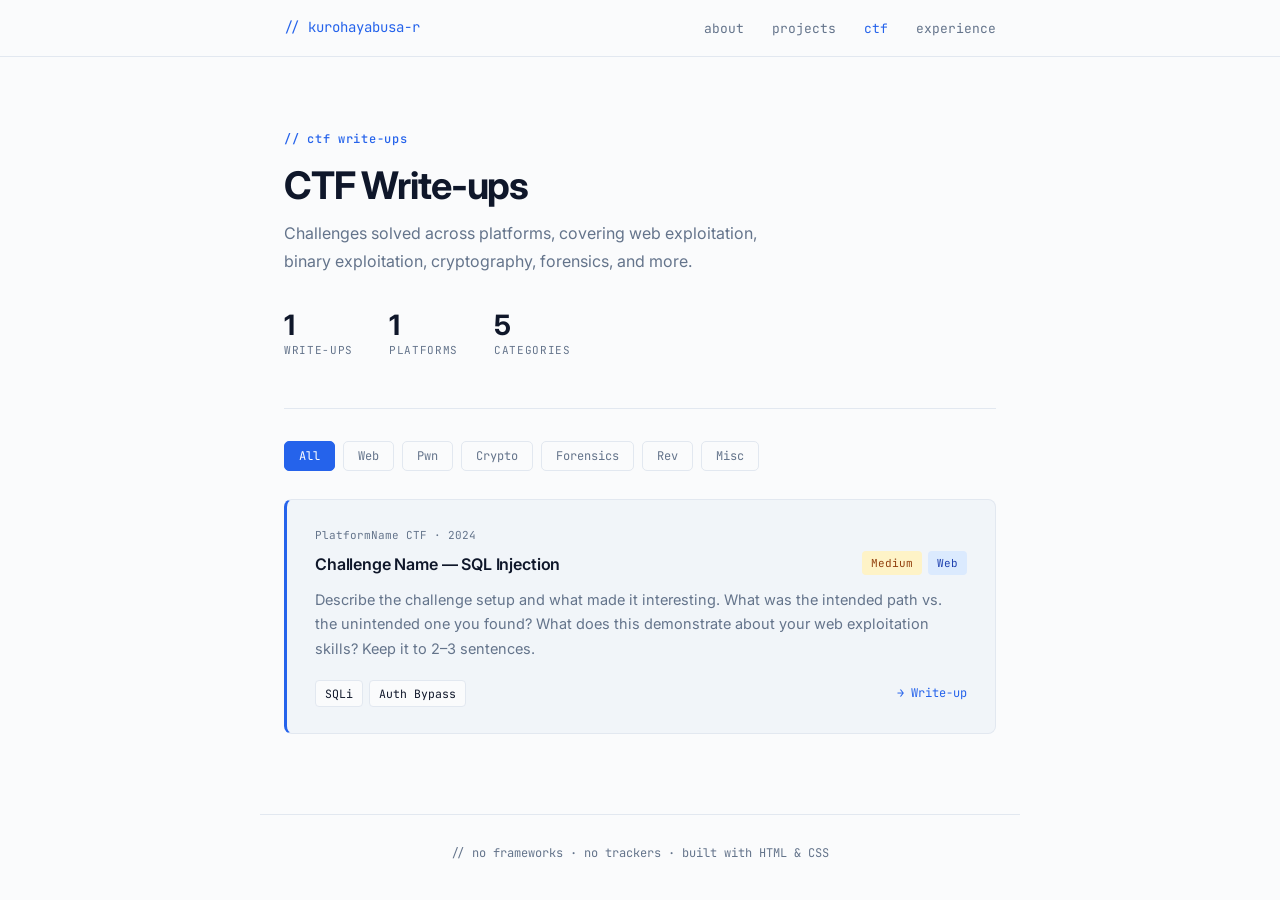
==== ctf.html @ 32d8fe0d "Added my portfolio page. Home, projects, and CTFs page" ====
<!DOCTYPE html>
<html lang="en">
<head>
  <meta charset="UTF-8">
  <meta name="viewport" content="width=device-width, initial-scale=1.0">
  <title>CTF Write-ups — Your Name</title>
  <link rel="preconnect" href="https://fonts.googleapis.com">
  <link rel="preconnect" href="https://fonts.gstatic.com" crossorigin>
  <link href="https://fonts.googleapis.com/css2?family=Inter:wght@400;500;600;700&family=JetBrains+Mono:wght@400;500&display=swap" rel="stylesheet">
  <style>
    /* ── Tokens ── */
    :root {
      --bg:           #FAFBFC;
      --bg-card:      #F1F5F9;
      --text:         #0F172A;
      --text-muted:   #64748B;
      --accent:       #2563EB;
      --accent-light: #DBEAFE;
      --border:       #E2E8F0;
      --mono:         'JetBrains Mono', monospace;
      --sans:         'Inter', sans-serif;
      --max-w:        760px;
    }

    *, *::before, *::after { box-sizing: border-box; margin: 0; padding: 0; }
    html { scroll-behavior: smooth; }
    body {
      font-family: var(--sans);
      background: var(--bg);
      color: var(--text);
      line-height: 1.7;
      -webkit-font-smoothing: antialiased;
    }

    /* ── Nav ── */
    nav {
      position: sticky;
      top: 0;
      z-index: 100;
      background: rgba(250, 251, 252, 0.88);
      backdrop-filter: blur(10px);
      -webkit-backdrop-filter: blur(10px);
      border-bottom: 1px solid var(--border);
    }
    .nav-inner {
      max-width: var(--max-w);
      margin: 0 auto;
      padding: 0 24px;
      height: 56px;
      display: flex;
      align-items: center;
      justify-content: space-between;
    }
    .nav-logo {
      font-family: var(--mono);
      font-size: 14px;
      color: var(--accent);
      text-decoration: none;
    }
    .nav-links { display: flex; gap: 28px; list-style: none; }
    .nav-links a {
      font-family: var(--mono);
      font-size: 13px;
      color: var(--text-muted);
      text-decoration: none;
      transition: color 0.15s;
    }
    .nav-links a:hover,
    .nav-links a.active { color: var(--accent); }

    /* ── Layout ── */
    main {
      max-width: var(--max-w);
      margin: 0 auto;
      padding: 0 24px;
    }

    /* ── Page hero ── */
    .page-hero {
      padding: 72px 0 48px;
      border-bottom: 1px solid var(--border);
    }
    .section-label {
      font-family: var(--mono);
      font-size: 12px;
      font-weight: 500;
      color: var(--accent);
      letter-spacing: 0.06em;
      margin-bottom: 16px;
    }
    .page-title {
      font-size: clamp(28px, 5vw, 38px);
      font-weight: 700;
      letter-spacing: -0.03em;
      line-height: 1.1;
      margin-bottom: 12px;
    }
    .page-desc {
      font-size: 16px;
      color: var(--text-muted);
      max-width: 480px;
      line-height: 1.75;
      margin-bottom: 36px;
    }

    /* ── Stats row ── */
    .stats-row {
      display: flex;
      gap: 36px;
      flex-wrap: wrap;
    }
    .stat {
      display: flex;
      flex-direction: column;
      gap: 2px;
    }
    .stat-num {
      font-size: 28px;
      font-weight: 700;
      letter-spacing: -0.03em;
      line-height: 1;
    }
    .stat-label {
      font-family: var(--mono);
      font-size: 11px;
      color: var(--text-muted);
      letter-spacing: 0.06em;
      text-transform: uppercase;
    }

    /* ── Filter bar ── */
    .filter-bar {
      display: flex;
      gap: 8px;
      flex-wrap: wrap;
      padding: 32px 0 28px;
    }
    .filter-btn {
      font-family: var(--mono);
      font-size: 12px;
      padding: 6px 14px;
      border-radius: 5px;
      border: 1px solid var(--border);
      background: transparent;
      color: var(--text-muted);
      cursor: pointer;
      transition: all 0.15s;
    }
    .filter-btn:hover { border-color: var(--accent); color: var(--accent); }
    .filter-btn.active {
      background: var(--accent);
      border-color: var(--accent);
      color: #fff;
    }

    /* ── Cards ── */
    .cards-grid { display: grid; gap: 14px; padding-bottom: 80px; }
    .card {
      background: var(--bg-card);
      border: 1px solid var(--border);
      border-left: 3px solid var(--accent);
      border-radius: 8px;
      padding: 26px 28px;
      transition: box-shadow 0.15s;
    }
    .card:hover { box-shadow: 0 4px 24px rgba(37, 99, 235, 0.08); }
    .card.hidden { display: none; }

    .card-eyebrow {
      font-family: var(--mono);
      font-size: 11px;
      color: var(--text-muted);
      margin-bottom: 6px;
    }
    .card-header {
      display: flex;
      align-items: flex-start;
      justify-content: space-between;
      gap: 16px;
      margin-bottom: 10px;
    }
    .card-name { font-size: 16px; font-weight: 600; letter-spacing: -0.01em; }
    .card-badges { display: flex; gap: 6px; flex-shrink: 0; }
    .badge {
      font-family: var(--mono);
      font-size: 11px;
      padding: 3px 9px;
      border-radius: 4px;
      white-space: nowrap;
    }
    /* Difficulty */
    .badge-easy   { background: #DCFCE7; color: #166534; }
    .badge-medium { background: #FEF3C7; color: #92400E; }
    .badge-hard   { background: #FEE2E2; color: #991B1B; }
    /* Category */
    .badge-web      { background: #DBEAFE; color: #1E40AF; }
    .badge-pwn      { background: #FEE2E2; color: #991B1B; }
    .badge-crypto   { background: #EDE9FE; color: #5B21B6; }
    .badge-forensics { background: #D1FAE5; color: #065F46; }
    .badge-rev      { background: #FEF3C7; color: #92400E; }
    .badge-misc     { background: #F1F5F9; color: #475569; }

    .card-desc {
      color: var(--text-muted);
      font-size: 14.5px;
      line-height: 1.7;
      margin-bottom: 18px;
    }
    .card-footer {
      display: flex;
      align-items: center;
      justify-content: space-between;
      flex-wrap: wrap;
      gap: 10px;
    }
    .tags { display: flex; flex-wrap: wrap; gap: 6px; }
    .tag {
      font-family: var(--mono);
      font-size: 11.5px;
      padding: 3px 9px;
      background: var(--bg);
      border: 1px solid var(--border);
      border-radius: 4px;
      color: var(--text);
    }
    .card-links { display: flex; gap: 16px; }
    .card-link {
      font-family: var(--mono);
      font-size: 12px;
      color: var(--accent);
      text-decoration: none;
    }
    .card-link:hover { text-decoration: underline; }

    /* ── Footer ── */
    footer {
      max-width: var(--max-w);
      margin: 0 auto;
      padding: 28px 24px;
      border-top: 1px solid var(--border);
      text-align: center;
    }
    .footer-text {
      font-family: var(--mono);
      font-size: 12px;
      color: var(--text-muted);
    }

    @media (max-width: 600px) { .nav-links { display: none; } }
    @media (prefers-reduced-motion: reduce) {
      * { transition: none !important; scroll-behavior: auto !important; }
    }
  </style>
</head>
<body>

  <nav>
    <div class="nav-inner">
      <a class="nav-logo" href="index.html">// kurohayabusa-r</a>
      <ul class="nav-links">
        <li><a href="index.html#about">about</a></li>
        <li><a href="projects.html">projects</a></li>
        <li><a href="ctf.html" class="active">ctf</a></li>
        <li><a href="index.html#experience">experience</a></li>
      </ul>
    </div>
  </nav>

  <main>

    <div class="page-hero">
      <p class="section-label">// ctf write-ups</p>
      <h1 class="page-title">CTF Write-ups</h1>
      <p class="page-desc">
        Challenges solved across platforms, covering web exploitation, binary exploitation,
        cryptography, forensics, and more.
      </p>
      <!-- Update these numbers to match your real stats -->
      <div class="stats-row">
        <div class="stat">
          <span class="stat-num">1</span>
          <span class="stat-label">Write-ups</span>
        </div>
        <div class="stat">
          <span class="stat-num">1</span>
          <span class="stat-label">Platforms</span>
        </div>
        <div class="stat">
          <span class="stat-num">5</span>
          <span class="stat-label">Categories</span>
        </div>
      </div>
    </div>

    <div class="filter-bar">
      <button class="filter-btn active" data-filter="all">All</button>
      <button class="filter-btn" data-filter="web">Web</button>
      <button class="filter-btn" data-filter="pwn">Pwn</button>
      <button class="filter-btn" data-filter="crypto">Crypto</button>
      <button class="filter-btn" data-filter="forensics">Forensics</button>
      <button class="filter-btn" data-filter="rev">Rev</button>
      <button class="filter-btn" data-filter="misc">Misc</button>
    </div>

    <div class="cards-grid" id="cards">

      <!-- ── WEB ── -->
      <div class="card" data-category="web">
        <p class="card-eyebrow">PlatformName CTF · 2024</p>
        <div class="card-header">
          <span class="card-name">Challenge Name — SQL Injection</span>
          <div class="card-badges">
            <span class="badge badge-medium">Medium</span>
            <span class="badge badge-web">Web</span>
          </div>
        </div>
        <p class="card-desc">
          Describe the challenge setup and what made it interesting. What was the intended path
          vs. the unintended one you found? What does this demonstrate about your web exploitation
          skills? Keep it to 2–3 sentences.
        </p>
        <div class="card-footer">
          <div class="tags">
            <span class="tag">SQLi</span>
            <span class="tag">Auth Bypass</span>
          </div>
          <div class="card-links">
            <a href="#" class="card-link">→ Write-up</a>
          </div>
        </div>
      </div>

      <!-- <div class="card" data-category="web">
        <p class="card-eyebrow">HackTheBox · 2024</p>
        <div class="card-header">
          <span class="card-name">Machine Name — SSRF to RCE</span>
          <div class="card-badges">
            <span class="badge badge-hard">Hard</span>
            <span class="badge badge-web">Web</span>
          </div>
        </div>
        <p class="card-desc">
          Walk through the key chain of vulnerabilities. What was the pivot that made this
          machine click? Mention the tools and techniques used.
        </p>
        <div class="card-footer">
          <div class="tags">
            <span class="tag">SSRF</span>
            <span class="tag">RCE</span>
            <span class="tag">Privilege Escalation</span>
          </div>
          <div class="card-links">
            <a href="#" class="card-link">→ Write-up</a>
          </div>
        </div>
      </div> -->

      <!-- ── PWN ── -->
      <!-- <div class="card" data-category="pwn">
        <p class="card-eyebrow">PicoCTF · 2023</p>
        <div class="card-header">
          <span class="card-name">Challenge Name — Buffer Overflow</span>
          <div class="card-badges">
            <span class="badge badge-medium">Medium</span>
            <span class="badge badge-pwn">Pwn</span>
          </div>
        </div>
        <p class="card-desc">
          Describe the binary's protections (NX, ASLR, stack canary) and your approach to
          bypassing them. What technique did you use — ret2libc, ROP chain, format string?
        </p>
        <div class="card-footer">
          <div class="tags">
            <span class="tag">ret2libc</span>
            <span class="tag">x86-64</span>
            <span class="tag">pwntools</span>
          </div>
          <div class="card-links">
            <a href="#" class="card-link">→ Write-up</a>
          </div>
        </div>
      </div> -->

      <!-- ── CRYPTO ── -->
      <!-- <div class="card" data-category="crypto">
        <p class="card-eyebrow">CryptoHack · 2024</p>
        <div class="card-header">
          <span class="card-name">Challenge Name — RSA Misconfiguration</span>
          <div class="card-badges">
            <span class="badge badge-easy">Easy</span>
            <span class="badge badge-crypto">Crypto</span>
          </div>
        </div>
        <p class="card-desc">
          What was the cryptographic weakness — small exponent, common modulus, padding oracle?
          Briefly explain the math and your exploit approach.
        </p>
        <div class="card-footer">
          <div class="tags">
            <span class="tag">RSA</span>
            <span class="tag">Python</span>
          </div>
          <div class="card-links">
            <a href="#" class="card-link">→ Write-up</a>
          </div>
        </div>
      </div> -->

      <!-- ── FORENSICS ── -->
      <!-- <div class="card" data-category="forensics">
        <p class="card-eyebrow">NahamCon CTF · 2023</p>
        <div class="card-header">
          <span class="card-name">Challenge Name — Memory Analysis</span>
          <div class="card-badges">
            <span class="badge badge-hard">Hard</span>
            <span class="badge badge-forensics">Forensics</span>
          </div>
        </div>
        <p class="card-desc">
          Describe the artifact type (PCAP, memory dump, disk image) and what you were hunting for.
          What tools did you use — Volatility, Autopsy, Wireshark? What was the key finding?
        </p>
        <div class="card-footer">
          <div class="tags">
            <span class="tag">Volatility</span>
            <span class="tag">Memory Forensics</span>
          </div>
          <div class="card-links">
            <a href="#" class="card-link">→ Write-up</a>
          </div>
        </div>
      </div> -->

      <!-- ── REV ── -->
      <!-- <div class="card" data-category="rev">
        <p class="card-eyebrow">HTB Business CTF · 2024</p>
        <div class="card-header">
          <span class="card-name">Challenge Name — Anti-Debug Bypass</span>
          <div class="card-badges">
            <span class="badge badge-medium">Medium</span>
            <span class="badge badge-rev">Rev</span>
          </div>
        </div>
        <p class="card-desc">
          Describe the binary and its obfuscation techniques. What anti-analysis tricks were
          used and how did you get around them? Ghidra, IDA, or dynamic analysis with x64dbg?
        </p>
        <div class="card-footer">
          <div class="tags">
            <span class="tag">Ghidra</span>
            <span class="tag">x64dbg</span>
            <span class="tag">Anti-Debug</span>
          </div>
          <div class="card-links">
            <a href="#" class="card-link">→ Write-up</a>
          </div>
        </div>
      </div> -->

    </div>
  </main>

  <footer>
    <p class="footer-text">// no frameworks · no trackers · built with HTML &amp; CSS</p>
  </footer>

  <script>
    const buttons = document.querySelectorAll('.filter-btn');
    const cards   = document.querySelectorAll('.card');

    buttons.forEach(btn => {
      btn.addEventListener('click', () => {
        const filter = btn.dataset.filter;

        buttons.forEach(b => b.classList.remove('active'));
        btn.classList.add('active');

        cards.forEach(card => {
          const match = filter === 'all' || card.dataset.category === filter;
          card.classList.toggle('hidden', !match);
        });
      });
    });
  </script>

</body>
</html>
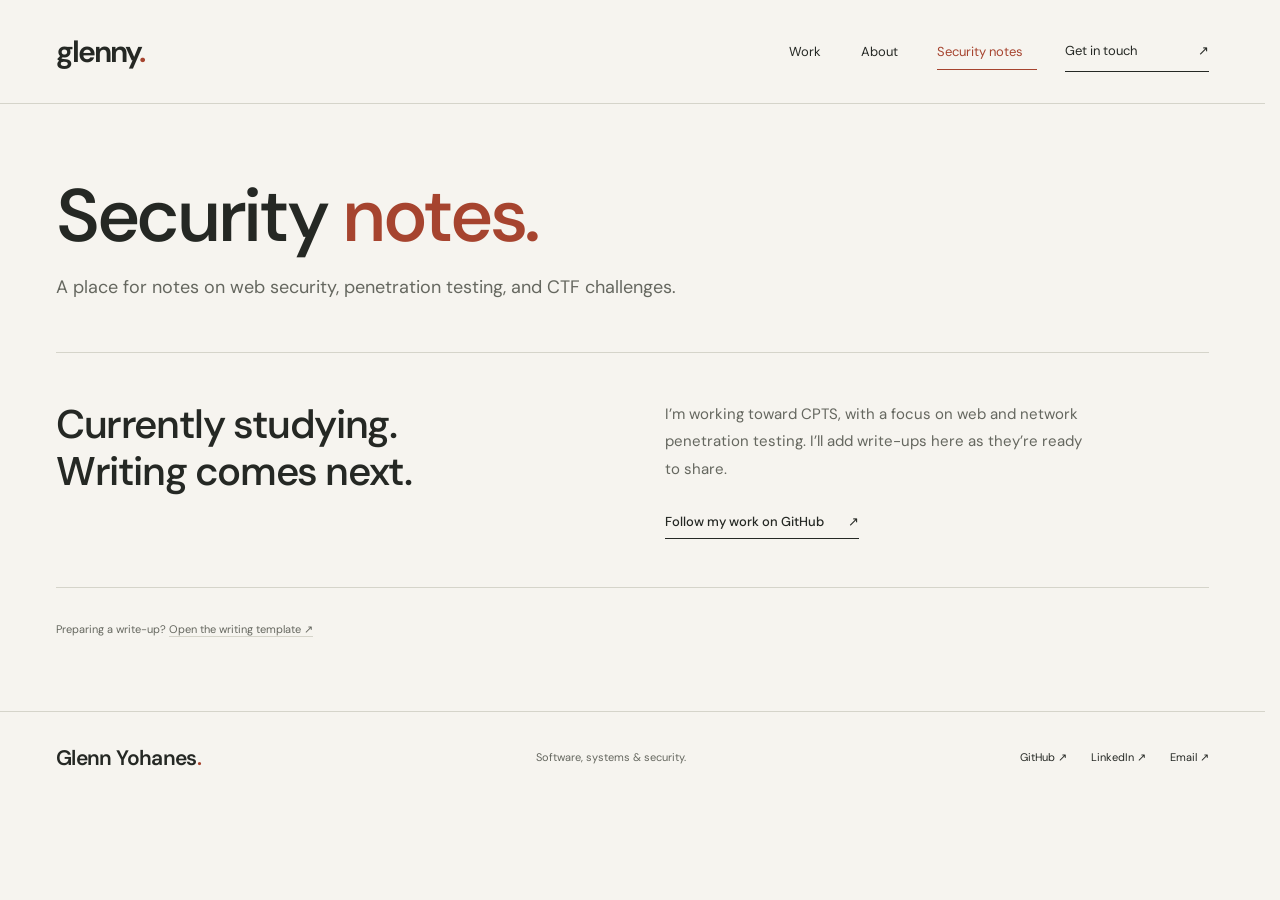
==== commit db486412: "Refine portfolio design and add project case studies" ====
--- a/ctf.html
+++ b/ctf.html
@@ -1,487 +1,10 @@
 <!DOCTYPE html>
-<html lang="en">
-<head>
-  <meta charset="UTF-8">
-  <meta name="viewport" content="width=device-width, initial-scale=1.0">
-  <title>CTF Write-ups — Your Name</title>
-  <link rel="preconnect" href="https://fonts.googleapis.com">
-  <link rel="preconnect" href="https://fonts.gstatic.com" crossorigin>
-  <link href="https://fonts.googleapis.com/css2?family=Inter:wght@400;500;600;700&family=JetBrains+Mono:wght@400;500&display=swap" rel="stylesheet">
-  <style>
-    /* ── Tokens ── */
-    :root {
-      --bg:           #FAFBFC;
-      --bg-card:      #F1F5F9;
-      --text:         #0F172A;
-      --text-muted:   #64748B;
-      --accent:       #2563EB;
-      --accent-light: #DBEAFE;
-      --border:       #E2E8F0;
-      --mono:         'JetBrains Mono', monospace;
-      --sans:         'Inter', sans-serif;
-      --max-w:        760px;
-    }
-
-    *, *::before, *::after { box-sizing: border-box; margin: 0; padding: 0; }
-    html { scroll-behavior: smooth; }
-    body {
-      font-family: var(--sans);
-      background: var(--bg);
-      color: var(--text);
-      line-height: 1.7;
-      -webkit-font-smoothing: antialiased;
-    }
-
-    /* ── Nav ── */
-    nav {
-      position: sticky;
-      top: 0;
-      z-index: 100;
-      background: rgba(250, 251, 252, 0.88);
-      backdrop-filter: blur(10px);
-      -webkit-backdrop-filter: blur(10px);
-      border-bottom: 1px solid var(--border);
-    }
-    .nav-inner {
-      max-width: var(--max-w);
-      margin: 0 auto;
-      padding: 0 24px;
-      height: 56px;
-      display: flex;
-      align-items: center;
-      justify-content: space-between;
-    }
-    .nav-logo {
-      font-family: var(--mono);
-      font-size: 14px;
-      color: var(--accent);
-      text-decoration: none;
-    }
-    .nav-links { display: flex; gap: 28px; list-style: none; }
-    .nav-links a {
-      font-family: var(--mono);
-      font-size: 13px;
-      color: var(--text-muted);
-      text-decoration: none;
-      transition: color 0.15s;
-    }
-    .nav-links a:hover,
-    .nav-links a.active { color: var(--accent); }
-
-    /* ── Layout ── */
-    main {
-      max-width: var(--max-w);
-      margin: 0 auto;
-      padding: 0 24px;
-    }
-
-    /* ── Page hero ── */
-    .page-hero {
-      padding: 72px 0 48px;
-      border-bottom: 1px solid var(--border);
-    }
-    .section-label {
-      font-family: var(--mono);
-      font-size: 12px;
-      font-weight: 500;
-      color: var(--accent);
-      letter-spacing: 0.06em;
-      margin-bottom: 16px;
-    }
-    .page-title {
-      font-size: clamp(28px, 5vw, 38px);
-      font-weight: 700;
-      letter-spacing: -0.03em;
-      line-height: 1.1;
-      margin-bottom: 12px;
-    }
-    .page-desc {
-      font-size: 16px;
-      color: var(--text-muted);
-      max-width: 480px;
-      line-height: 1.75;
-      margin-bottom: 36px;
-    }
-
-    /* ── Stats row ── */
-    .stats-row {
-      display: flex;
-      gap: 36px;
-      flex-wrap: wrap;
-    }
-    .stat {
-      display: flex;
-      flex-direction: column;
-      gap: 2px;
-    }
-    .stat-num {
-      font-size: 28px;
-      font-weight: 700;
-      letter-spacing: -0.03em;
-      line-height: 1;
-    }
-    .stat-label {
-      font-family: var(--mono);
-      font-size: 11px;
-      color: var(--text-muted);
-      letter-spacing: 0.06em;
-      text-transform: uppercase;
-    }
-
-    /* ── Filter bar ── */
-    .filter-bar {
-      display: flex;
-      gap: 8px;
-      flex-wrap: wrap;
-      padding: 32px 0 28px;
-    }
-    .filter-btn {
-      font-family: var(--mono);
-      font-size: 12px;
-      padding: 6px 14px;
-      border-radius: 5px;
-      border: 1px solid var(--border);
-      background: transparent;
-      color: var(--text-muted);
-      cursor: pointer;
-      transition: all 0.15s;
-    }
-    .filter-btn:hover { border-color: var(--accent); color: var(--accent); }
-    .filter-btn.active {
-      background: var(--accent);
-      border-color: var(--accent);
-      color: #fff;
-    }
-
-    /* ── Cards ── */
-    .cards-grid { display: grid; gap: 14px; padding-bottom: 80px; }
-    .card {
-      background: var(--bg-card);
-      border: 1px solid var(--border);
-      border-left: 3px solid var(--accent);
-      border-radius: 8px;
-      padding: 26px 28px;
-      transition: box-shadow 0.15s;
-    }
-    .card:hover { box-shadow: 0 4px 24px rgba(37, 99, 235, 0.08); }
-    .card.hidden { display: none; }
-
-    .card-eyebrow {
-      font-family: var(--mono);
-      font-size: 11px;
-      color: var(--text-muted);
-      margin-bottom: 6px;
-    }
-    .card-header {
-      display: flex;
-      align-items: flex-start;
-      justify-content: space-between;
-      gap: 16px;
-      margin-bottom: 10px;
-    }
-    .card-name { font-size: 16px; font-weight: 600; letter-spacing: -0.01em; }
-    .card-badges { display: flex; gap: 6px; flex-shrink: 0; }
-    .badge {
-      font-family: var(--mono);
-      font-size: 11px;
-      padding: 3px 9px;
-      border-radius: 4px;
-      white-space: nowrap;
-    }
-    /* Difficulty */
-    .badge-easy   { background: #DCFCE7; color: #166534; }
-    .badge-medium { background: #FEF3C7; color: #92400E; }
-    .badge-hard   { background: #FEE2E2; color: #991B1B; }
-    /* Category */
-    .badge-web      { background: #DBEAFE; color: #1E40AF; }
-    .badge-pwn      { background: #FEE2E2; color: #991B1B; }
-    .badge-crypto   { background: #EDE9FE; color: #5B21B6; }
-    .badge-forensics { background: #D1FAE5; color: #065F46; }
-    .badge-rev      { background: #FEF3C7; color: #92400E; }
-    .badge-misc     { background: #F1F5F9; color: #475569; }
-
-    .card-desc {
-      color: var(--text-muted);
-      font-size: 14.5px;
-      line-height: 1.7;
-      margin-bottom: 18px;
-    }
-    .card-footer {
-      display: flex;
-      align-items: center;
-      justify-content: space-between;
-      flex-wrap: wrap;
-      gap: 10px;
-    }
-    .tags { display: flex; flex-wrap: wrap; gap: 6px; }
-    .tag {
-      font-family: var(--mono);
-      font-size: 11.5px;
-      padding: 3px 9px;
-      background: var(--bg);
-      border: 1px solid var(--border);
-      border-radius: 4px;
-      color: var(--text);
-    }
-    .card-links { display: flex; gap: 16px; }
-    .card-link {
-      font-family: var(--mono);
-      font-size: 12px;
-      color: var(--accent);
-      text-decoration: none;
-    }
-    .card-link:hover { text-decoration: underline; }
-
-    /* ── Footer ── */
-    footer {
-      max-width: var(--max-w);
-      margin: 0 auto;
-      padding: 28px 24px;
-      border-top: 1px solid var(--border);
-      text-align: center;
-    }
-    .footer-text {
-      font-family: var(--mono);
-      font-size: 12px;
-      color: var(--text-muted);
-    }
-
-    @media (max-width: 600px) { .nav-links { display: none; } }
-    @media (prefers-reduced-motion: reduce) {
-      * { transition: none !important; scroll-behavior: auto !important; }
-    }
-  </style>
-</head>
-<body>
-
-  <nav>
-    <div class="nav-inner">
-      <a class="nav-logo" href="index.html">// kurohayabusa-r</a>
-      <ul class="nav-links">
-        <li><a href="index.html#about">about</a></li>
-        <li><a href="projects.html">projects</a></li>
-        <li><a href="ctf.html" class="active">ctf</a></li>
-        <li><a href="index.html#experience">experience</a></li>
-      </ul>
-    </div>
-  </nav>
-
-  <main>
-
-    <div class="page-hero">
-      <p class="section-label">// ctf write-ups</p>
-      <h1 class="page-title">CTF Write-ups</h1>
-      <p class="page-desc">
-        Challenges solved across platforms, covering web exploitation, binary exploitation,
-        cryptography, forensics, and more.
-      </p>
-      <!-- Update these numbers to match your real stats -->
-      <div class="stats-row">
-        <div class="stat">
-          <span class="stat-num">1</span>
-          <span class="stat-label">Write-ups</span>
-        </div>
-        <div class="stat">
-          <span class="stat-num">1</span>
-          <span class="stat-label">Platforms</span>
-        </div>
-        <div class="stat">
-          <span class="stat-num">5</span>
-          <span class="stat-label">Categories</span>
-        </div>
-      </div>
-    </div>
-
-    <div class="filter-bar">
-      <button class="filter-btn active" data-filter="all">All</button>
-      <button class="filter-btn" data-filter="web">Web</button>
-      <button class="filter-btn" data-filter="pwn">Pwn</button>
-      <button class="filter-btn" data-filter="crypto">Crypto</button>
-      <button class="filter-btn" data-filter="forensics">Forensics</button>
-      <button class="filter-btn" data-filter="rev">Rev</button>
-      <button class="filter-btn" data-filter="misc">Misc</button>
-    </div>
-
-    <div class="cards-grid" id="cards">
-
-      <!-- ── WEB ── -->
-      <div class="card" data-category="web">
-        <p class="card-eyebrow">PlatformName CTF · 2024</p>
-        <div class="card-header">
-          <span class="card-name">Challenge Name — SQL Injection</span>
-          <div class="card-badges">
-            <span class="badge badge-medium">Medium</span>
-            <span class="badge badge-web">Web</span>
-          </div>
-        </div>
-        <p class="card-desc">
-          Describe the challenge setup and what made it interesting. What was the intended path
-          vs. the unintended one you found? What does this demonstrate about your web exploitation
-          skills? Keep it to 2–3 sentences.
-        </p>
-        <div class="card-footer">
-          <div class="tags">
-            <span class="tag">SQLi</span>
-            <span class="tag">Auth Bypass</span>
-          </div>
-          <div class="card-links">
-            <a href="#" class="card-link">→ Write-up</a>
-          </div>
-        </div>
-      </div>
-
-      <!-- <div class="card" data-category="web">
-        <p class="card-eyebrow">HackTheBox · 2024</p>
-        <div class="card-header">
-          <span class="card-name">Machine Name — SSRF to RCE</span>
-          <div class="card-badges">
-            <span class="badge badge-hard">Hard</span>
-            <span class="badge badge-web">Web</span>
-          </div>
-        </div>
-        <p class="card-desc">
-          Walk through the key chain of vulnerabilities. What was the pivot that made this
-          machine click? Mention the tools and techniques used.
-        </p>
-        <div class="card-footer">
-          <div class="tags">
-            <span class="tag">SSRF</span>
-            <span class="tag">RCE</span>
-            <span class="tag">Privilege Escalation</span>
-          </div>
-          <div class="card-links">
-            <a href="#" class="card-link">→ Write-up</a>
-          </div>
-        </div>
-      </div> -->
-
-      <!-- ── PWN ── -->
-      <!-- <div class="card" data-category="pwn">
-        <p class="card-eyebrow">PicoCTF · 2023</p>
-        <div class="card-header">
-          <span class="card-name">Challenge Name — Buffer Overflow</span>
-          <div class="card-badges">
-            <span class="badge badge-medium">Medium</span>
-            <span class="badge badge-pwn">Pwn</span>
-          </div>
-        </div>
-        <p class="card-desc">
-          Describe the binary's protections (NX, ASLR, stack canary) and your approach to
-          bypassing them. What technique did you use — ret2libc, ROP chain, format string?
-        </p>
-        <div class="card-footer">
-          <div class="tags">
-            <span class="tag">ret2libc</span>
-            <span class="tag">x86-64</span>
-            <span class="tag">pwntools</span>
-          </div>
-          <div class="card-links">
-            <a href="#" class="card-link">→ Write-up</a>
-          </div>
-        </div>
-      </div> -->
-
-      <!-- ── CRYPTO ── -->
-      <!-- <div class="card" data-category="crypto">
-        <p class="card-eyebrow">CryptoHack · 2024</p>
-        <div class="card-header">
-          <span class="card-name">Challenge Name — RSA Misconfiguration</span>
-          <div class="card-badges">
-            <span class="badge badge-easy">Easy</span>
-            <span class="badge badge-crypto">Crypto</span>
-          </div>
-        </div>
-        <p class="card-desc">
-          What was the cryptographic weakness — small exponent, common modulus, padding oracle?
-          Briefly explain the math and your exploit approach.
-        </p>
-        <div class="card-footer">
-          <div class="tags">
-            <span class="tag">RSA</span>
-            <span class="tag">Python</span>
-          </div>
-          <div class="card-links">
-            <a href="#" class="card-link">→ Write-up</a>
-          </div>
-        </div>
-      </div> -->
-
-      <!-- ── FORENSICS ── -->
-      <!-- <div class="card" data-category="forensics">
-        <p class="card-eyebrow">NahamCon CTF · 2023</p>
-        <div class="card-header">
-          <span class="card-name">Challenge Name — Memory Analysis</span>
-          <div class="card-badges">
-            <span class="badge badge-hard">Hard</span>
-            <span class="badge badge-forensics">Forensics</span>
-          </div>
-        </div>
-        <p class="card-desc">
-          Describe the artifact type (PCAP, memory dump, disk image) and what you were hunting for.
-          What tools did you use — Volatility, Autopsy, Wireshark? What was the key finding?
-        </p>
-        <div class="card-footer">
-          <div class="tags">
-            <span class="tag">Volatility</span>
-            <span class="tag">Memory Forensics</span>
-          </div>
-          <div class="card-links">
-            <a href="#" class="card-link">→ Write-up</a>
-          </div>
-        </div>
-      </div> -->
-
-      <!-- ── REV ── -->
-      <!-- <div class="card" data-category="rev">
-        <p class="card-eyebrow">HTB Business CTF · 2024</p>
-        <div class="card-header">
-          <span class="card-name">Challenge Name — Anti-Debug Bypass</span>
-          <div class="card-badges">
-            <span class="badge badge-medium">Medium</span>
-            <span class="badge badge-rev">Rev</span>
-          </div>
-        </div>
-        <p class="card-desc">
-          Describe the binary and its obfuscation techniques. What anti-analysis tricks were
-          used and how did you get around them? Ghidra, IDA, or dynamic analysis with x64dbg?
-        </p>
-        <div class="card-footer">
-          <div class="tags">
-            <span class="tag">Ghidra</span>
-            <span class="tag">x64dbg</span>
-            <span class="tag">Anti-Debug</span>
-          </div>
-          <div class="card-links">
-            <a href="#" class="card-link">→ Write-up</a>
-          </div>
-        </div>
-      </div> -->
-
-    </div>
-  </main>
-
-  <footer>
-    <p class="footer-text">// no frameworks · no trackers · built with HTML &amp; CSS</p>
-  </footer>
-
-  <script>
-    const buttons = document.querySelectorAll('.filter-btn');
-    const cards   = document.querySelectorAll('.card');
-
-    buttons.forEach(btn => {
-      btn.addEventListener('click', () => {
-        const filter = btn.dataset.filter;
-
-        buttons.forEach(b => b.classList.remove('active'));
-        btn.classList.add('active');
-
-        cards.forEach(card => {
-          const match = filter === 'all' || card.dataset.category === filter;
-          card.classList.toggle('hidden', !match);
-        });
-      });
-    });
-  </script>
-
-</body>
-</html>
+<html lang="en"><head><script>
+(() => {
+  if (matchMedia('(prefers-reduced-motion: reduce)').matches || typeof Element.prototype.animate !== 'function') return;
+  document.documentElement.classList.add('page-preparing');
+  document.addEventListener('DOMContentLoaded', () => {
+    setTimeout(() => document.documentElement.classList.remove('page-preparing'), 2200);
+  }, {once: true});
+})();
+</script><meta charset="UTF-8"><meta name="viewport" content="width=device-width, initial-scale=1.0"><title>Security Notes — Glenn Yohanes</title><meta name="description" content="Security notes and future CTF write-ups by Glenn Yohanes."><meta name="theme-color" content="#F6F4EF"><link rel="icon" href="assets/favicon.svg" type="image/svg+xml"><link rel="preload" href="assets/fonts/dm-sans-latin.woff2" as="font" type="font/woff2" crossorigin><link rel="preload" href="assets/fonts/jetbrains-mono-latin.woff2" as="font" type="font/woff2" crossorigin><link rel="stylesheet" href="portfolio.css"><script src="portfolio.js" defer></script></head><body class="entry-page"><a class="skip-link" href="#main-content">Skip to content</a><nav aria-label="Main navigation"><div class="nav-inner"><a class="nav-logo" href="index.html" aria-label="Glenn Yohanes, home">glenny<span class="logo-dot">.</span></a><ul class="nav-links"><li><a href="projects.html">Work</a></li><li><a href="index.html#about">About</a></li><li><a href="ctf.html" class="active" aria-current="page">Security notes</a></li><li><a href="mailto:glennyohanes17@gmail.com" class="nav-contact">Get in touch <span class="link-arrow" aria-hidden="true">↗</span></a></li></ul></div></nav><main id="main-content"><header class="page-hero"><h1 class="page-title">Security <em>notes.</em></h1><p class="page-desc">A place for notes on web security, penetration testing, and CTF challenges.</p></header><section class="notes-empty" aria-labelledby="notes-status"><h2 id="notes-status">Currently studying.<br>Writing comes next.</h2><div><p>I’m working toward CPTS, with a focus on web and network penetration testing. I’ll add write-ups here as they’re ready to share.</p><a class="text-link" href="https://github.com/kurohayabusa-r">Follow my work on GitHub <span class="link-arrow" aria-hidden="true">↗</span></a></div></section><p class="template-reference">Preparing a write-up? <a href="ctf-writeup-template.html">Open the writing template <span class="link-arrow" aria-hidden="true">↗</span></a></p></main><footer class="site-footer"><a href="index.html" class="footer-signature">Glenn Yohanes<span>.</span></a><p>Software, systems &amp; security.</p><div><a href="https://github.com/kurohayabusa-r" target="_blank" rel="noopener">GitHub <span class="link-arrow" aria-hidden="true">↗</span></a><a href="https://linkedin.com/in/glenn-yohanes-b63a931b7/" target="_blank" rel="noopener">LinkedIn <span class="link-arrow" aria-hidden="true">↗</span></a><a href="mailto:glennyohanes17@gmail.com">Email <span class="link-arrow" aria-hidden="true">↗</span></a></div></footer></body></html>
--- a/portfolio.css
+++ b/portfolio.css
@@ -0,0 +1,273 @@
+/* Local fonts avoid a late Google Fonts swap during refresh. */
+@font-face{font-family:'DM Sans';font-style:normal;font-weight:400 700;font-display:block;src:url('assets/fonts/dm-sans-latin.woff2') format('woff2')}
+@font-face{font-family:'JetBrains Mono';font-style:normal;font-weight:400 500;font-display:block;src:url('assets/fonts/jetbrains-mono-latin.woff2') format('woff2')}
+/* Glenn Yohanes — a quiet editorial system, shared across the portfolio. */
+:root{--bg:#f6f4ef;--bg-card:#eeece5;--text:#252824;--text-muted:#65675f;--accent:#a6442f;--accent-light:#eee3d9;--border:#d5d4ca;--sans:'DM Sans',Arial,sans-serif;--serif:'Instrument Serif',Georgia,serif;--display:var(--sans);--mono:'JetBrains Mono',monospace;--max-w:1280px}
+*,*::before,*::after{box-sizing:border-box;margin:0;padding:0}html{scroll-behavior:smooth}body{background:var(--bg);color:var(--text);font-family:var(--sans);font-size:16px;line-height:1.65;-webkit-font-smoothing:antialiased}a{color:inherit;text-decoration:none}button{font:inherit}::selection{background:#d9dbcc;color:#252824}a:focus-visible,button:focus-visible{outline:2px solid var(--accent);outline-offset:6px}a,button{touch-action:manipulation}section[id],article[id]{scroll-margin-top:100px}main{max-width:var(--max-w);padding:0 56px;margin:auto}em{font-family:var(--display);font-weight:inherit;font-style:normal}.skip-link{position:fixed;top:-80px;left:20px;background:var(--text);color:var(--bg);padding:12px 20px;z-index:300}.skip-link:focus{top:12px}
+nav{position:relative;z-index:100;background:var(--bg);border:0;backdrop-filter:none}.nav-inner{max-width:var(--max-w);height:104px;padding:0 56px;margin:auto;display:flex;align-items:center;justify-content:space-between;border-bottom:1px solid var(--border)}.nav-logo{font-family:var(--sans);font-size:30px;font-weight:650;letter-spacing:-2px;color:var(--text)}.logo-dot{color:var(--accent)}.nav-links{display:flex;list-style:none;gap:34px;align-items:center}.nav-links a{font-family:var(--sans);font-size:13px;color:var(--text);transition:color .2s}.nav-links a:hover,.nav-links a.active{color:var(--accent)}.nav-links .nav-contact{border-bottom:1px solid currentColor;padding-bottom:6px;margin-left:30px}.nav-contact span{margin-left:15px}
+.eyebrow,.section-label,.work-number,.hero-edition,.small-note{font:10px/1.5 var(--mono);letter-spacing:.055em}.eyebrow{color:var(--text-muted)}.section-label{color:var(--text);margin:0}.section-label>span{color:var(--accent);margin-right:22px}.hero{padding:38px 0 70px;border-bottom:1px solid var(--border)}.hero-topline{display:flex;justify-content:space-between;gap:24px;align-items:center}.hero-edition{color:var(--text-muted)}.hero-name{font:600 clamp(90px,12vw,160px)/.96 var(--display);letter-spacing:-.047em;padding:62px 0 50px;max-width:100%;}.surname{display:block;padding-left:19.5%}.name-period{color:var(--accent)}.hero-bottom{display:grid;grid-template-columns:1fr 1fr;gap:80px;align-items:end}.hero-note{font-size:13px;line-height:1.7;color:var(--text-muted)}.hero-intro{max-width:470px}.hero-intro>p{font-size:17px;line-height:1.75;margin-bottom:24px}.text-link{display:inline-flex;gap:30px;align-items:center;border-bottom:1px solid var(--text);padding-bottom:6px;font-size:13px;font-weight:500;transition:color .2s,border-color .2s}.text-link:hover{color:var(--accent);border-color:var(--accent)}.quiet-link{font-size:12px;color:var(--text-muted)}.quiet-link span{margin-left:20px}.quiet-link:hover{color:var(--accent)}
+.work-section,.about-section,.experience-section{padding:64px 0 80px;border-bottom:1px solid var(--border)}.section-heading{display:flex;align-items:center;justify-content:space-between;gap:24px;margin-bottom:36px}.project-cover{display:block;overflow:visible}.work-details{display:grid;grid-template-columns:1fr 1fr;gap:80px;padding:32px 0 44px}.work-number{color:var(--text-muted);margin-bottom:12px}.work-details h2{font:400 48px/1.1 var(--display);letter-spacing:-.025em}.work-details h2 a{display:flex;gap:26px;align-items:center}.work-details h2 span{font:24px var(--sans);color:var(--accent)}.work-details p:not(.work-number):not(.work-stack){font-size:15px;line-height:1.8;color:var(--text-muted)}.work-stack{font:10px/1.8 var(--mono);color:var(--text-muted);margin:18px 0}.secondary-work{display:grid;grid-template-columns:1.1fr 1.2fr 1.5fr .6fr;gap:24px;align-items:start;border-top:1px solid var(--border);padding:30px 0 0}.secondary-work .work-number{font-size:9px;line-height:1.7}.secondary-work h3{font-weight:500;font-size:18px;line-height:1.4;letter-spacing:-.02em}.secondary-work h3 span{color:var(--accent);font-size:15px}.secondary-work>p{font-size:13px;color:var(--text-muted)}.secondary-work>.work-stack{margin:0;text-align:right}
+.about-section>.section-label{margin-bottom:42px}.about-grid{display:grid;grid-template-columns:1fr 1fr;gap:80px}.about-grid h2{font:400 clamp(35px,4.2vw,55px)/1.12 var(--display);letter-spacing:-.02em}.about-grid h2 em{color:var(--accent)}.about-copy p{font-size:15px;color:var(--text-muted);line-height:1.85;margin-bottom:18px}.about-copy .text-link{margin-top:8px}.practice-list{margin-top:48px;margin-left:calc(50% + 40px)}.practice-list>div{display:grid;grid-template-columns:140px 1fr;gap:20px;border-top:1px solid var(--border);padding:16px 0}.practice-list dt{font-size:12px;font-weight:500}.practice-list dd{font-size:12px;color:var(--text-muted);line-height:1.8}.small-note{color:var(--text-muted);font-size:10px}.exp-item{display:grid;grid-template-columns:1fr 1fr;gap:80px;padding:28px 0;border-bottom:1px solid var(--border)}.exp-item:last-child{border-bottom:0;padding-bottom:0}.exp-date{font:11px var(--mono);color:var(--text-muted);padding-top:5px}.exp-role{font-size:19px;font-weight:500;letter-spacing:-.02em;margin-bottom:3px}.exp-company{font-size:13px;color:var(--accent);margin-bottom:16px}.exp-desc{list-style:none}.exp-desc li{font-size:13px;color:var(--text-muted);padding-left:14px;position:relative;line-height:1.85;margin-bottom:5px}.exp-desc li::before{content:'–';position:absolute;left:0;color:#909284}.contact-section{padding:64px 0 78px}.contact-section h2{font:400 clamp(65px,10vw,128px)/.95 var(--display);letter-spacing:-.035em;margin:40px 0}.contact-section h2 em{color:var(--accent)}.contact-bottom{display:flex;align-items:end;justify-content:space-between;gap:30px}.contact-email{font-size:clamp(15px,2.1vw,25px);letter-spacing:-.02em;border-bottom:1px solid var(--text);padding-bottom:6px}.contact-email span{margin-left:24px;color:var(--accent)}.contact-bottom p{font-size:12px;color:var(--text-muted)}.site-footer{max-width:var(--max-w);margin:auto;padding:28px 56px 36px;border-top:1px solid var(--border);display:flex;justify-content:space-between;align-items:center;gap:24px;text-align:left}.footer-signature{font:26px var(--display);letter-spacing:-.03em}.footer-signature span{color:var(--accent)}.site-footer>p{font-size:11px;color:var(--text-muted)}.site-footer>div{display:flex;gap:24px;font-size:11px}.site-footer a:hover{color:var(--accent)}
+/* Index and project detail pages */
+.page-hero,.case-hero{padding:64px 0 48px;border-bottom:1px solid var(--border)}.page-title,.case-hero h1{font:400 clamp(64px,9vw,112px)/1 var(--display);letter-spacing:-.045em;margin:30px 0 22px}.page-title em{color:var(--accent)}.page-desc,.case-intro{max-width:640px;font-size:18px;color:var(--text-muted);line-height:1.75}.catalog-toolbar{display:flex;justify-content:space-between;align-items:center;gap:20px;padding:28px 0}.filter-bar{display:flex;flex-wrap:wrap;gap:24px;padding:0}.filter-btn{font:12px var(--sans);border:0;border-radius:0;padding:7px 0;background:none;color:var(--text-muted);cursor:pointer;border-bottom:1px solid transparent;transition:color .2s}.filter-btn.active{color:var(--accent);border-bottom-color:var(--accent);background:none}.filter-btn:hover{color:var(--accent)}.filter-summary{font:10px var(--mono);color:var(--text-muted);margin:0}.cards-grid{display:grid;gap:0;padding-bottom:80px}.card{border:0;border-bottom:1px solid var(--border);border-radius:0;padding:36px 0;background:none;box-shadow:none}.card:hover{box-shadow:none}.card.hidden{display:none}.catalog-featured{display:grid;grid-template-columns:1.1fr 1fr;gap:48px;padding:12px 0 40px}.catalog-cover{min-width:0;display:block}.catalog-copy{align-self:center}.card-name{font:400 42px/1.15 var(--display);letter-spacing:-.025em;margin-bottom:18px}.card-name span{font:22px var(--sans);color:var(--accent)}.card-desc{font-size:15px;color:var(--text-muted);line-height:1.8;margin-bottom:18px}.catalog-secondary{display:grid;grid-template-columns:1.1fr 1fr;gap:48px;padding:40px 0}.catalog-secondary .card-name{font-size:34px}.back-link{display:inline-block;font-size:12px;color:var(--text-muted);margin-bottom:35px}.back-link:hover{color:var(--accent)}.case-hero{border-bottom:0}.case-meta{display:grid;grid-template-columns:repeat(3,1fr);gap:30px;border-block:1px solid var(--border);padding:24px 0;margin-top:36px}.case-meta dt{font:10px var(--mono);text-transform:uppercase;letter-spacing:.05em;color:var(--text-muted);margin-bottom:8px}.case-meta dd{font-size:13px;line-height:1.7}.case-cover{margin:0 0 20px}.case-cover figcaption{font:10px/1.7 var(--mono);color:var(--text-muted);margin-top:12px}.case-section{display:grid;grid-template-columns:1fr 2fr;gap:70px;padding:48px 0;border-bottom:1px solid var(--border)}.case-section h2{font:400 32px/1.2 var(--display);letter-spacing:-.02em}.case-section h3{font-size:15px;font-weight:550;margin:24px 0 10px}.case-section h3:first-child{margin-top:0}.case-section p{font-size:15px;color:var(--text-muted);line-height:1.85;margin-bottom:16px}.case-section p:last-child{margin-bottom:0}.case-features{display:grid;grid-template-columns:1fr 1fr;gap:32px}.case-boundary{border-left:2px solid #8e9878;padding-left:18px;margin-top:24px}.case-end{display:flex;gap:30px;align-items:center;padding:40px 0 70px}.btn{display:inline-flex;align-items:center;gap:20px;padding:12px 0;border:0;border-bottom:1px solid var(--text);border-radius:0;font-size:13px;font-weight:500;background:none;color:var(--text)}.btn:hover{color:var(--accent);border-color:var(--accent)}.btn-primary{color:var(--accent);border-color:var(--accent)}
+/* Retain the existing writing layout and code examples. */
+.notes-page .page-title{font-size:clamp(56px,8vw,96px)}.notes-page .section-label{margin-bottom:22px;color:var(--text-muted)}.notes-page .filter-bar{padding:26px 0}.notes-page .card-name{font-family:var(--sans);font-size:23px;font-weight:500}.notes-page .card-header{display:flex;justify-content:space-between;gap:20px}.notes-page .card-footer{display:flex;flex-wrap:wrap;justify-content:space-between;gap:20px;margin-top:20px}.notes-page .tag{border:0;background:none;padding:0;margin-right:12px;font:10px var(--mono);color:var(--text-muted)}.notes-page .badge{font:10px var(--mono);border-radius:0;background:var(--accent-light);color:var(--accent);padding:4px 8px}.notes-page .card-link{font-size:12px;color:var(--accent)}.notes-page .stats-row{border:0;gap:40px;margin-top:28px}.notes-page .stat-num{font:36px var(--display)}.notes-page .challenge-title{font:400 clamp(40px,6vw,70px)/1.1 var(--display);letter-spacing:-.03em}.notes-page .writeup-section{max-width:780px;margin-inline:auto}.notes-page pre{overflow:auto}.notes-page .back-link{margin-top:28px}.notes-page .challenge-hero{padding:30px 0 45px}.notes-page .code-block{border-radius:0}.notes-page .writeup-section h2{font-family:var(--display);font-size:32px;font-weight:400}
+@media(min-width:1600px){.hero-name{font-size:168px}}
+@media(max-width:900px){main{padding:0 32px}.nav-inner{padding:0 32px}.site-footer{padding-inline:32px}.hero-name{font-size:13.3vw}.hero-bottom,.work-details,.about-grid,.exp-item{gap:40px}.hero-edition{font-size:8px}.practice-list{margin-left:calc(50% + 20px)}.practice-list>div{grid-template-columns:100px 1fr;gap:15px}.secondary-work{grid-template-columns:1fr 1.5fr 1.5fr}.secondary-work>.work-stack{display:none}.catalog-featured,.catalog-secondary{gap:30px}.case-section{gap:36px}.contact-bottom{align-items:start;flex-direction:column;gap:20px}.site-footer>p{display:none}.nav-links{gap:22px}.nav-links .nav-contact{margin-left:0}}
+@media(max-width:600px){main{padding:0 22px}.nav-inner{padding:20px 22px;height:auto;min-height:84px;flex-wrap:wrap;gap:18px}.nav-logo{font-size:27px}.nav-links{display:flex;gap:18px;flex-wrap:wrap}.nav-links a{font-size:11px}.nav-links .nav-contact{display:none}.hero{padding:26px 0 42px}.hero-topline .eyebrow{font-size:8px;letter-spacing:0}.hero-edition{display:none}.hero-name{font-size:18.8vw;padding:48px 0 38px;line-height:1}.surname{padding-left:9%}.hero-bottom{grid-template-columns:1fr;gap:24px}.hero-note{font-size:11px}.hero-intro>p{font-size:15px}.text-link{font-size:12px}.work-section,.about-section,.experience-section{padding:36px 0 44px}.section-heading{margin-bottom:24px}.section-label{font-size:9px;letter-spacing:.03em}.section-label>span{margin-right:14px}.quiet-link{font-size:10px}.quiet-link span{margin-left:10px}.work-details{grid-template-columns:1fr;gap:18px;padding:25px 0 30px}.work-details h2{font-size:40px}.work-number{font-size:8px}.work-details p:not(.work-number):not(.work-stack){font-size:14px}.work-stack{font-size:9px;margin:14px 0}.secondary-work{grid-template-columns:1fr;gap:10px;padding-top:24px}.secondary-work .work-number{margin-bottom:0;font-size:8px}.secondary-work h3{font-size:22px}.secondary-work>p{font-size:13px;max-width:330px}.about-section>.section-label{margin-bottom:28px}.about-grid{grid-template-columns:1fr;gap:25px}.about-grid h2{font-size:39px}.about-copy p{font-size:14px}.practice-list{margin:30px 0 0}.practice-list>div{grid-template-columns:104px 1fr;gap:16px}.practice-list dt,.practice-list dd{font-size:11px}.small-note{display:none}.exp-item{grid-template-columns:1fr;gap:14px;padding:24px 0}.exp-role{font-size:18px}.exp-desc li{font-size:12px}.exp-date{font-size:10px}.contact-section{padding:36px 0 44px}.contact-section h2{font-size:70px;margin:32px 0}.contact-email{font-size:clamp(13px,4.25vw,20px);overflow-wrap:anywhere}.contact-email span{margin-left:8px}.contact-bottom p{font-size:11px}.site-footer{padding:24px 22px;flex-wrap:wrap;gap:16px}.site-footer>div{font-size:10px;gap:18px}.footer-signature{font-size:24px}.page-hero,.case-hero{padding:40px 0 30px}.page-title,.case-hero h1{font-size:64px;margin:24px 0 18px}.page-desc,.case-intro{font-size:16px}.catalog-toolbar{align-items:start;flex-direction:column;gap:16px;padding:24px 0}.filter-bar{gap:18px}.filter-btn{font-size:10px}.filter-summary{font-size:9px}.catalog-featured,.catalog-secondary{grid-template-columns:1fr;gap:26px;padding:14px 0 30px}.catalog-secondary{padding-top:30px}.card-name{font-size:38px}.card-desc{font-size:14px}.case-meta{grid-template-columns:1fr;gap:18px;margin-top:28px}.case-meta dt{font-size:9px}.case-meta dd{font-size:12px}.back-link{font-size:11px;margin-bottom:20px}.case-section{grid-template-columns:1fr;gap:20px;padding:32px 0}.case-section h2{font-size:30px}.case-section p{font-size:14px}.case-features{grid-template-columns:1fr;gap:24px}.case-cover figcaption{font-size:8px}.case-end{flex-wrap:wrap;gap:20px;padding-bottom:44px}.notes-page .card-header{flex-wrap:wrap}.notes-page .card-name{font-size:20px}.notes-page .stats-row{gap:24px}.notes-page .challenge-title{font-size:38px}}
+@media(prefers-reduced-motion:reduce){html{scroll-behavior:auto}*,*::before,*::after{transition:none!important;animation:none!important}}
+.notes-empty{display:grid;grid-template-columns:1fr 1fr;column-gap:80px;padding:70px 0 90px;border-bottom:1px solid var(--border)}.notes-empty>.work-number{grid-column:1/-1;margin-bottom:30px}.notes-empty h2{font:400 54px/1.08 var(--display);letter-spacing:-.025em}.notes-empty>div p{max-width:420px;font-size:15px;color:var(--text-muted);line-height:1.85;margin-bottom:28px}.template-reference{font-size:11px;color:var(--text-muted);padding:26px 0 60px}.template-reference a{border-bottom:1px solid var(--border)}.template-notice{font:10px/1.8 var(--mono);padding:18px 0;color:var(--accent);border-bottom:1px solid var(--border)}
+@media(max-width:600px){.notes-empty{grid-template-columns:1fr;gap:24px;padding:40px 0}.notes-empty>.work-number{margin:0}.notes-empty h2{font-size:42px}.notes-empty>div p{font-size:14px}}
+
+/* Heading proportions follow the DM Sans wordmark in the navigation. */
+.work-details h2,.card-name,.case-section h2,.about-grid h2,.contact-section h2,.page-title,.case-hero h1,.notes-empty h2,.notes-page .challenge-title,.notes-page .writeup-section h2{font-weight:550;line-height:1.08;letter-spacing:-.045em}
+.about-grid h2{font-size:clamp(32px,3.5vw,45px)}
+.contact-section h2{font-size:clamp(56px,8vw,100px)}
+.page-title,.case-hero h1{font-size:clamp(56px,8vw,96px)}
+.notes-empty h2{font-size:42px}
+.footer-signature{font-size:21px;font-weight:600}
+@media(max-width:600px){.page-title,.case-hero h1{font-size:50px}.about-grid h2,.notes-empty h2{font-size:32px}.work-details h2,.card-name{font-size:34px}.contact-section h2{font-size:54px}.case-section h2{font-size:27px}.footer-signature{font-size:20px}}
+
+/* Original RuangAkta preview: preserve the complete screenshot at every width. */
+.project-preview{background:#f6f5ee;border:0;overflow:hidden;box-shadow:0 2px 6px #25282406,0 12px 28px -12px #25282424;transition:box-shadow 560ms var(--motion-ease)}
+.project-preview img{display:block;width:100%;height:auto}
+.case-cover>a{display:block;cursor:zoom-in}
+
+.project-actions{display:flex;flex-wrap:wrap;align-items:center;gap:16px 28px}.case-visit{margin-top:24px}
+
+/* A restrained type scale and consistent interaction details. */
+:root{--title-size:clamp(44px,5.8vw,76px);--heading-size:clamp(28px,3.2vw,40px);--motion-duration:260ms;--motion-ease:cubic-bezier(.22,1,.36,1)}
+.hero-name{font-size:clamp(80px,10vw,128px);line-height:1.02;letter-spacing:-.055em;padding:42px 0 38px}
+.surname{padding-left:14%}
+.hero{padding-top:32px;padding-bottom:60px}
+.hero-topline .eyebrow{font:500 12px/1.6 var(--sans);letter-spacing:0;color:var(--text-muted)}
+.hero-intro>p{font-size:16px;line-height:1.8}
+.page-title,.case-hero h1,.notes-page .page-title{font-size:var(--title-size);line-height:1.08;letter-spacing:-.045em;margin-top:0}
+.about-grid h2,.work-details h2,.card-name,.catalog-secondary .card-name,.notes-empty h2{font-size:var(--heading-size);line-height:1.18;letter-spacing:-.035em}
+.contact-section h2{font-size:var(--title-size);line-height:1.08;letter-spacing:-.045em}
+.case-section h2,.notes-page .writeup-section h2{font-size:28px;line-height:1.25;letter-spacing:-.025em}
+.section-label{font:500 12px/1.5 var(--sans);letter-spacing:0;color:var(--text-muted)}
+.about-section>.section-label{margin-bottom:32px}
+.work-number,.secondary-work .work-number{font:400 11px/1.7 var(--sans);letter-spacing:0}
+.work-stack{font:400 11px/1.8 var(--sans);letter-spacing:0}
+.notes-empty h2{grid-column:1}.notes-empty>div{grid-column:2}
+.nav-links a:not(.nav-contact){position:relative;display:inline-block;padding-block:8px}
+.nav-links a:not(.nav-contact)::after{content:'';position:absolute;inset:auto 0 2px;height:1px;background:currentColor;transform:scaleX(0);transform-origin:left;transition:transform var(--motion-duration) var(--motion-ease)}
+.nav-links a.active::after,.nav-links a:focus-visible::after{transform:scaleX(1)}
+.text-link,.quiet-link,.back-link,.btn,.contact-email,.nav-links a,.site-footer a,.work-details h2 a,.card-name a,.secondary-work h3 a{transition:color var(--motion-duration) var(--motion-ease),border-color var(--motion-duration) var(--motion-ease)}
+.link-arrow{display:inline-block;transition:transform var(--motion-duration) var(--motion-ease);flex-shrink:0}
+.project-preview img{transition:transform 560ms var(--motion-ease)}
+@media(hover:hover) and (pointer:fine){
+ .nav-links a:hover::after{transform:scaleX(1)}
+ .text-link:hover .link-arrow,.quiet-link:hover .link-arrow,.btn:hover .link-arrow,.contact-email:hover .link-arrow,.nav-contact:hover .link-arrow,.work-details h2 a:hover .link-arrow,.card-name a:hover .link-arrow,.secondary-work h3 a:hover .link-arrow,.site-footer a:hover .link-arrow{transform:translate(1.5px,-1.5px)}
+ .text-link[href^='#']:hover .link-arrow{transform:translateY(2px)}
+ .project-cover:hover .project-preview img,.catalog-cover:hover .project-preview img,.epicentre-preview:hover .epicentre-screens{transform:scale(1.008)}
+ .project-cover:hover .project-preview,.catalog-cover:hover .project-preview,.case-cover>a:hover .project-preview,.epicentre-preview:hover{box-shadow:0 3px 8px #25282409,0 16px 36px -12px #25282432}
+ .epicentre-preview:hover .epicentre-screens img{box-shadow:0 12px 28px -8px #26341e24}
+ .work-details h2 a:hover,.card-name a:hover,.secondary-work h3 a:hover,.contact-email:hover{color:var(--accent)}
+}
+@media(max-width:900px){.hero-name{font-size:clamp(72px,11.2vw,110px)}}
+@media(max-width:600px){
+ .hero-name{font-size:clamp(48px,16vw,86px);padding:34px 0 30px}.surname{padding-left:6%}
+ .hero{padding:24px 0 36px}.hero-topline .eyebrow{font-size:11px}
+ .hero-intro>p{font-size:15px}
+ .section-label{font-size:12px}.work-number,.secondary-work .work-number{font-size:11px}
+ .page-title,.case-hero h1,.notes-page .page-title{font-size:var(--title-size)}
+ .about-grid h2,.work-details h2,.card-name,.catalog-secondary .card-name,.notes-empty h2{font-size:var(--heading-size)}
+ .contact-section h2{font-size:var(--title-size)}
+ .case-section h2,.notes-page .writeup-section h2{font-size:26px}
+ .notes-empty h2,.notes-empty>div{grid-column:auto}
+ .text-link,.btn{min-height:36px;align-items:center}
+}
+@media(prefers-reduced-motion:reduce){
+ .project-preview img,.link-arrow,.nav-links a::after{transition:none!important}
+ .project-cover:hover .project-preview img,.catalog-cover:hover .project-preview img,.epicentre-preview:hover .epicentre-screens,.link-arrow{transform:none!important}
+}
+/* Original Android screenshots, kept intact in a simple device-sized gallery. */
+.epicentre-work{display:grid;grid-template-columns:1fr 1fr;gap:80px;align-items:center;border-top:1px solid var(--border);padding-top:40px}
+.epicentre-overview h3{font-size:var(--heading-size);line-height:1.18;font-weight:550;letter-spacing:-.035em;margin-bottom:18px}
+.epicentre-overview>p:not(.work-number):not(.work-stack){font-size:15px;color:var(--text-muted);line-height:1.8;max-width:460px}
+.epicentre-preview{display:block;background:#e9ede4;padding:26px;overflow:hidden;box-shadow:0 2px 6px #25282406,0 12px 28px -12px #25282424;transition:box-shadow 560ms var(--motion-ease)}
+.epicentre-preview .epicentre-screens{transition:transform 560ms var(--motion-ease)}
+.epicentre-screens{display:grid;grid-template-columns:repeat(3,minmax(0,1fr));gap:36px;align-items:start}
+.epicentre-screens figure{min-width:0}
+.epicentre-screens img{display:block;width:100%;height:auto;border:0;border-radius:8px;box-shadow:0 8px 24px -8px #26341e1c;transition:box-shadow 560ms var(--motion-ease)}
+.epicentre-screens figcaption{font-size:12px;color:var(--text-muted);margin-top:12px}
+.epicentre-screens-compact{grid-template-columns:repeat(2,minmax(0,1fr));gap:20px;max-width:440px;margin:auto}
+.epicentre-screens-compact figcaption{font-size:10px;margin-top:8px}
+.epicentre-catalog>div{align-self:center}
+.epicentre-gallery{padding:32px 0 42px;border-bottom:1px solid var(--border)}
+.epicentre-gallery h2{font-size:26px;font-weight:550;letter-spacing:-.025em}
+.screenshot-note{font-size:12px;color:var(--text-muted);line-height:1.8;margin-top:24px;max-width:720px}
+@media(max-width:900px){.epicentre-work{gap:40px}.epicentre-screens{gap:22px}.epicentre-preview{padding:20px}}
+@media(max-width:600px){.epicentre-work{grid-template-columns:1fr;gap:26px;padding-top:30px}.epicentre-preview{padding:20px}.epicentre-overview>p:not(.work-number):not(.work-stack){font-size:14px}.epicentre-screens{grid-template-columns:1fr;max-width:280px;margin-inline:auto;gap:28px}.epicentre-screens-compact{grid-template-columns:repeat(2,minmax(0,1fr));max-width:none;gap:14px}.epicentre-screens-compact figcaption{font-size:9px}.epicentre-gallery{padding-top:20px}.epicentre-gallery .section-heading{margin-bottom:28px}}
+/* Company profile projects share the same reading rhythm as the app previews. */
+.website-work{display:grid;grid-template-columns:1.1fr 1fr;gap:48px;align-items:center;border-top:1px solid var(--border);padding:40px 0}
+.website-overview{align-self:center}
+.website-overview h3{font-size:var(--heading-size);line-height:1.18;font-weight:550;letter-spacing:-.035em;margin-bottom:18px}
+.website-overview h3 a{transition:color var(--motion-duration) var(--motion-ease)}
+.website-overview>p:not(.work-number):not(.work-stack){font-size:15px;line-height:1.8;color:var(--text-muted);margin-bottom:18px}
+.website-gallery-preview{padding:40px 0 8px}
+@media(hover:hover) and (pointer:fine){.website-overview h3 a:hover{color:var(--accent)}.website-overview h3 a:hover .link-arrow{transform:translate(1.5px,-1.5px)}}
+@media(max-width:900px){.website-work{gap:30px}}
+@media(max-width:600px){.website-work{grid-template-columns:1fr;gap:24px;padding:30px 0}.website-overview>p:not(.work-number):not(.work-stack){font-size:14px}.website-gallery-preview{padding-top:28px}}
+/* Full-width section tones give the homepage a clearer reading rhythm. */
+.home-page main{max-width:none;padding-inline:0}
+.home-page main>section{padding-inline:max(56px,calc((100% - 1168px)/2))}
+.home-page .hero{border-bottom:0}
+.home-page .work-section{background:#fcfbf8;border-bottom:0}
+.home-page .about-section{background:#e6ebe2;--border:#c8d0c2;--text-muted:#535e50;border-bottom:0}
+.home-page .experience-section{border-bottom:0}
+.home-page .contact-section{background:#28332e;color:#f6f4ef;--text:#f6f4ef;--text-muted:#c8d0c9;--accent:#e9ae94;--border:#53615a}
+.home-page .site-footer{max-width:none;padding-inline:max(56px,calc((100% - 1168px)/2));background:#28332e;color:#f6f4ef;--text-muted:#c8d0c9;--accent:#e9ae94;border-top-color:#53615a}
+@media(max-width:900px){.home-page main>section,.home-page .site-footer{padding-inline:32px}}
+@media(max-width:600px){.home-page main>section,.home-page .site-footer{padding-inline:22px}}
+/* Individual translate keeps scroll layers separate from reveal and hover transforms. */
+[data-parallax="active"]{translate:0 var(--parallax-offset,0px);will-change:translate;overflow-anchor:none}
+/* Scroll restoration must not follow the hero's moving text layers. */
+.home-page .hero{overflow-anchor:none}
+@media(prefers-reduced-motion:reduce){[data-parallax="active"]{translate:none!important;will-change:auto}}
+@media print{[data-parallax="active"]{translate:none!important;will-change:auto}}
+/* Prepared only by JS while below the viewport, preventing a visible-to-hidden flash. */
+.reveal-pending{opacity:0}
+@media(prefers-reduced-motion:reduce){.reveal-pending{opacity:1!important}}
+@media print{.reveal-pending{opacity:1!important}}
+/* Prepare the first paint; the entrance is installed only after font layout settles. */
+.hero-preparing .home-page .hero-topline,
+.hero-preparing .home-page .hero-name,
+.hero-preparing .home-page .hero-bottom,
+.hero-preparing .home-page .work-section > .section-heading,
+.hero-preparing .home-page .featured-work > .project-cover,
+.hero-preparing .home-page .featured-work > .work-details{opacity:0}
+@media(prefers-reduced-motion:reduce){.hero-preparing .home-page .hero-topline,.hero-preparing .home-page .hero-name,.hero-preparing .home-page .hero-bottom,.hero-preparing .home-page .work-section > .section-heading,.hero-preparing .home-page .featured-work > .project-cover,.hero-preparing .home-page .featured-work > .work-details{opacity:1!important}}
+@media print{.hero-preparing .home-page .hero-topline,.hero-preparing .home-page .hero-name,.hero-preparing .home-page .hero-bottom,.hero-preparing .home-page .work-section > .section-heading,.hero-preparing .home-page .featured-work > .project-cover,.hero-preparing .home-page .featured-work > .work-details{opacity:1!important}}
+/* Reserve navbar geometry independently of font metrics and scrollbar timing. */
+html{scrollbar-gutter:stable}
+.nav-inner{display:grid;grid-template-columns:96px minmax(0,1fr);column-gap:20px}
+.nav-logo{display:block;width:96px;height:40px;line-height:40px;white-space:nowrap}
+.nav-links{display:grid;grid-template-columns:44px 48px 100px 144px;gap:28px;justify-self:end;align-items:center}
+.nav-links>li{min-width:0}
+.nav-links a:not(.nav-contact){display:block;width:100%;height:40px;line-height:24px;padding-block:8px;white-space:nowrap}
+.nav-links .nav-contact{display:flex;align-items:center;justify-content:space-between;margin-left:0;height:40px;line-height:24px;padding-block:7px;white-space:nowrap}
+@media(max-width:900px) and (min-width:601px){.nav-links{grid-template-columns:40px 44px 96px 128px;gap:20px}}
+@media(max-width:600px){
+ .nav-inner{height:84px;min-height:84px;padding-block:0;grid-template-columns:80px minmax(0,1fr);column-gap:14px;row-gap:0}
+ .nav-logo{width:80px;height:36px;line-height:36px}
+ .nav-links{grid-template-columns:32px 34px 80px;gap:14px}
+ .nav-links>li:last-child{display:none}
+ .nav-links a:not(.nav-contact){height:32px;line-height:20px;padding-block:6px}
+}
+/* Prepare page entrances before the first paint, including the first project. */
+.page-preparing .entry-page :is(.page-hero,.catalog-toolbar,.card,.notes-empty,.template-reference){opacity:0}
+@media(prefers-reduced-motion:reduce){.page-preparing .entry-page :is(.page-hero,.catalog-toolbar,.card,.notes-empty,.template-reference){opacity:1!important}}
+@media print{.page-preparing .entry-page :is(.page-hero,.catalog-toolbar,.card,.notes-empty,.template-reference){opacity:1!important}}
+/* The outer height changes smoothly while the inner grid keeps its intrinsic size. */
+.project-results{overflow-anchor:none}
+.project-results.is-filtering{overflow:hidden}
+/* Shared spacing rhythm: compact text groups, regular rows, generous sections. */
+:root{
+ --space-1:8px;--space-2:12px;--space-3:16px;--space-4:24px;
+ --space-5:32px;--space-6:48px;--space-7:64px;
+ --page-gutter:56px;--section-space:72px;--row-space:48px;--layout-gap:64px;
+}
+main,.nav-inner,.site-footer{padding-inline:var(--page-gutter)}
+.home-page main{padding-inline:0}
+.home-page main>section,.home-page .site-footer{padding-inline:max(var(--page-gutter),calc((100% - var(--max-w))/2 + var(--page-gutter)))}
+.work-section,.about-section,.experience-section,.contact-section{padding-block:var(--section-space)}
+.hero{padding-top:var(--space-5);padding-bottom:var(--space-7)}
+.hero-name{padding-block:var(--space-6)}
+.hero-intro>p{margin-bottom:var(--space-4)}
+.hero-bottom,.work-details,.about-grid,.exp-item,.website-work,.epicentre-work,.catalog-featured,.catalog-secondary,.case-section,.notes-empty{column-gap:var(--layout-gap)}
+.website-work,.catalog-featured,.catalog-secondary{grid-template-columns:1fr 1fr}
+.section-heading{gap:var(--space-4);margin-bottom:var(--space-5)}
+.about-section>.section-label{margin-bottom:var(--space-5)}
+.work-details{padding-top:var(--space-5);padding-bottom:var(--row-space)}
+.website-work{padding-block:var(--row-space)}
+.epicentre-work{padding-top:var(--row-space);padding-bottom:0}
+.work-number{margin-bottom:var(--space-2)}
+:is(.catalog-copy,.website-overview,.epicentre-overview,.work-details>div:last-child)>*{margin:0}
+:is(.catalog-copy,.website-overview,.epicentre-overview,.work-details>div:last-child)>*+*{margin-top:var(--space-3)}
+:is(.catalog-copy,.website-overview,.epicentre-overview)>.work-number+:is(h2,h3){margin-top:var(--space-2)}
+:is(.catalog-copy,.website-overview,.epicentre-overview,.work-details>div:last-child)>.project-actions,
+.catalog-copy>.text-link{margin-top:var(--space-4)}
+.project-actions{gap:var(--space-3) var(--space-4)}
+.text-link{gap:var(--space-4)}
+.about-copy p{margin:0}
+.about-copy p+p{margin-top:var(--space-3)}
+.about-copy .text-link{margin-top:var(--space-4)}
+.practice-list{margin-top:var(--space-6);margin-left:calc(50% + var(--layout-gap)/2)}
+.practice-list>div{gap:var(--space-4);padding-block:var(--space-3)}
+.exp-item{padding-block:var(--space-5)}
+.exp-role{margin-bottom:var(--space-1)}
+.exp-company{margin-bottom:var(--space-3)}
+.exp-desc li{margin-bottom:var(--space-1)}
+.exp-desc li:last-child{margin-bottom:0}
+.contact-section h2{margin-block:var(--space-5)}
+.contact-bottom{gap:var(--space-4)}
+.site-footer{padding-block:var(--space-5);gap:var(--space-4)}
+.site-footer>div{gap:var(--space-4)}
+.page-hero,.case-hero{padding-top:var(--section-space);padding-bottom:var(--space-6)}
+.page-title,.case-hero h1{margin-top:0;margin-bottom:var(--space-3)}
+.back-link{margin-bottom:var(--space-5)}
+.catalog-toolbar{padding-top:var(--space-5);padding-bottom:var(--space-4);gap:var(--space-4)}
+.filter-bar{gap:var(--space-4)}
+.cards-grid{padding-bottom:var(--section-space)}
+.card,.catalog-featured,.catalog-secondary{padding-block:var(--row-space)}
+/* Hidden cards stay in the DOM; spacing follows the visible project order. */
+.cards-grid>.card:not(.hidden){padding-top:0}
+.cards-grid>.card:not(.hidden)~.card:not(.hidden){padding-top:var(--row-space)}
+.case-meta{gap:var(--space-4);margin-top:var(--space-5);padding-block:var(--space-4)}
+.case-meta dt{margin-bottom:var(--space-1)}
+.case-visit{margin-top:var(--space-4)}
+.case-cover{margin:0}
+.case-cover figcaption{margin-top:var(--space-2)}
+.case-section{padding-block:var(--row-space)}
+.case-section h3{margin-top:var(--space-4);margin-bottom:var(--space-2)}
+.case-section h3:first-child{margin-top:0}
+.case-section p{margin-bottom:var(--space-3)}
+.case-section p:last-child{margin-bottom:0}
+.case-features{gap:var(--space-5)}
+.case-boundary{margin-top:var(--space-4);padding-left:var(--space-3)}
+.case-end{gap:var(--space-3) var(--space-4);padding-top:var(--space-5);padding-bottom:var(--section-space);flex-wrap:wrap}
+.epicentre-preview{padding:var(--space-4)}
+.epicentre-screens{gap:var(--space-5)}
+.epicentre-screens-compact{gap:var(--space-4)}
+.epicentre-screens figcaption{margin-top:var(--space-2)}
+.epicentre-screens-compact figcaption{margin-top:var(--space-1)}
+.epicentre-gallery{padding-block:var(--row-space)}
+.epicentre-gallery .section-heading{margin-bottom:var(--space-5)}
+.screenshot-note{margin-top:var(--space-4)}
+.website-gallery-preview{padding-top:var(--row-space);padding-bottom:0}
+.notes-empty{padding-block:var(--row-space);row-gap:var(--space-4)}
+.notes-empty>div p{margin-bottom:var(--space-4)}
+.template-reference{padding-top:var(--space-5);padding-bottom:var(--section-space)}
+@media(max-width:900px){
+ :root{--page-gutter:32px;--layout-gap:40px}
+}
+@media(max-width:600px){
+ :root{--page-gutter:22px;--section-space:48px;--row-space:32px;--layout-gap:24px}
+ .hero{padding-top:var(--space-4);padding-bottom:var(--section-space)}
+ .hero-name{padding-block:var(--space-5)}
+ .hero-bottom,.work-details,.about-grid,.exp-item,.website-work,.epicentre-work,.catalog-featured,.catalog-secondary,.case-section,.notes-empty{row-gap:var(--space-4)}
+ .website-work,.catalog-featured,.catalog-secondary{grid-template-columns:1fr}
+ .section-heading,.about-section>.section-label{margin-bottom:var(--space-4)}
+ .work-details{padding-top:var(--space-4)}
+ .practice-list{margin-top:var(--space-5);margin-left:0}
+ .practice-list>div{gap:var(--space-3)}
+ .exp-item{row-gap:var(--space-3);padding-block:var(--space-4)}
+ .page-hero,.case-hero{padding-bottom:var(--space-5)}
+ .back-link{margin-bottom:var(--space-4)}
+ .catalog-toolbar{gap:var(--space-3);padding-top:var(--space-4)}
+ .filter-bar{gap:var(--space-3)}
+ .case-features{gap:var(--space-4)}
+ .epicentre-preview{padding:var(--space-3)}
+ .epicentre-screens{gap:var(--space-4)}
+ .epicentre-screens-compact{gap:var(--space-3)}
+}
+.website-overview>p:not(.work-number):not(.work-stack),
+.epicentre-overview>p:not(.work-number):not(.work-stack){margin-bottom:0}
+
+/* Detail pages prepare their first frame before installing entrance animations. */
+.page-preparing .case-body :is(.case-hero,.case-cover,.case-section,.case-end,.epicentre-gallery){opacity:0}
+@media(prefers-reduced-motion:reduce){.page-preparing .case-body :is(.case-hero,.case-cover,.case-section,.case-end,.epicentre-gallery){opacity:1!important}}
+@media print{.page-preparing .case-body :is(.case-hero,.case-cover,.case-section,.case-end,.epicentre-gallery){opacity:1!important}}
